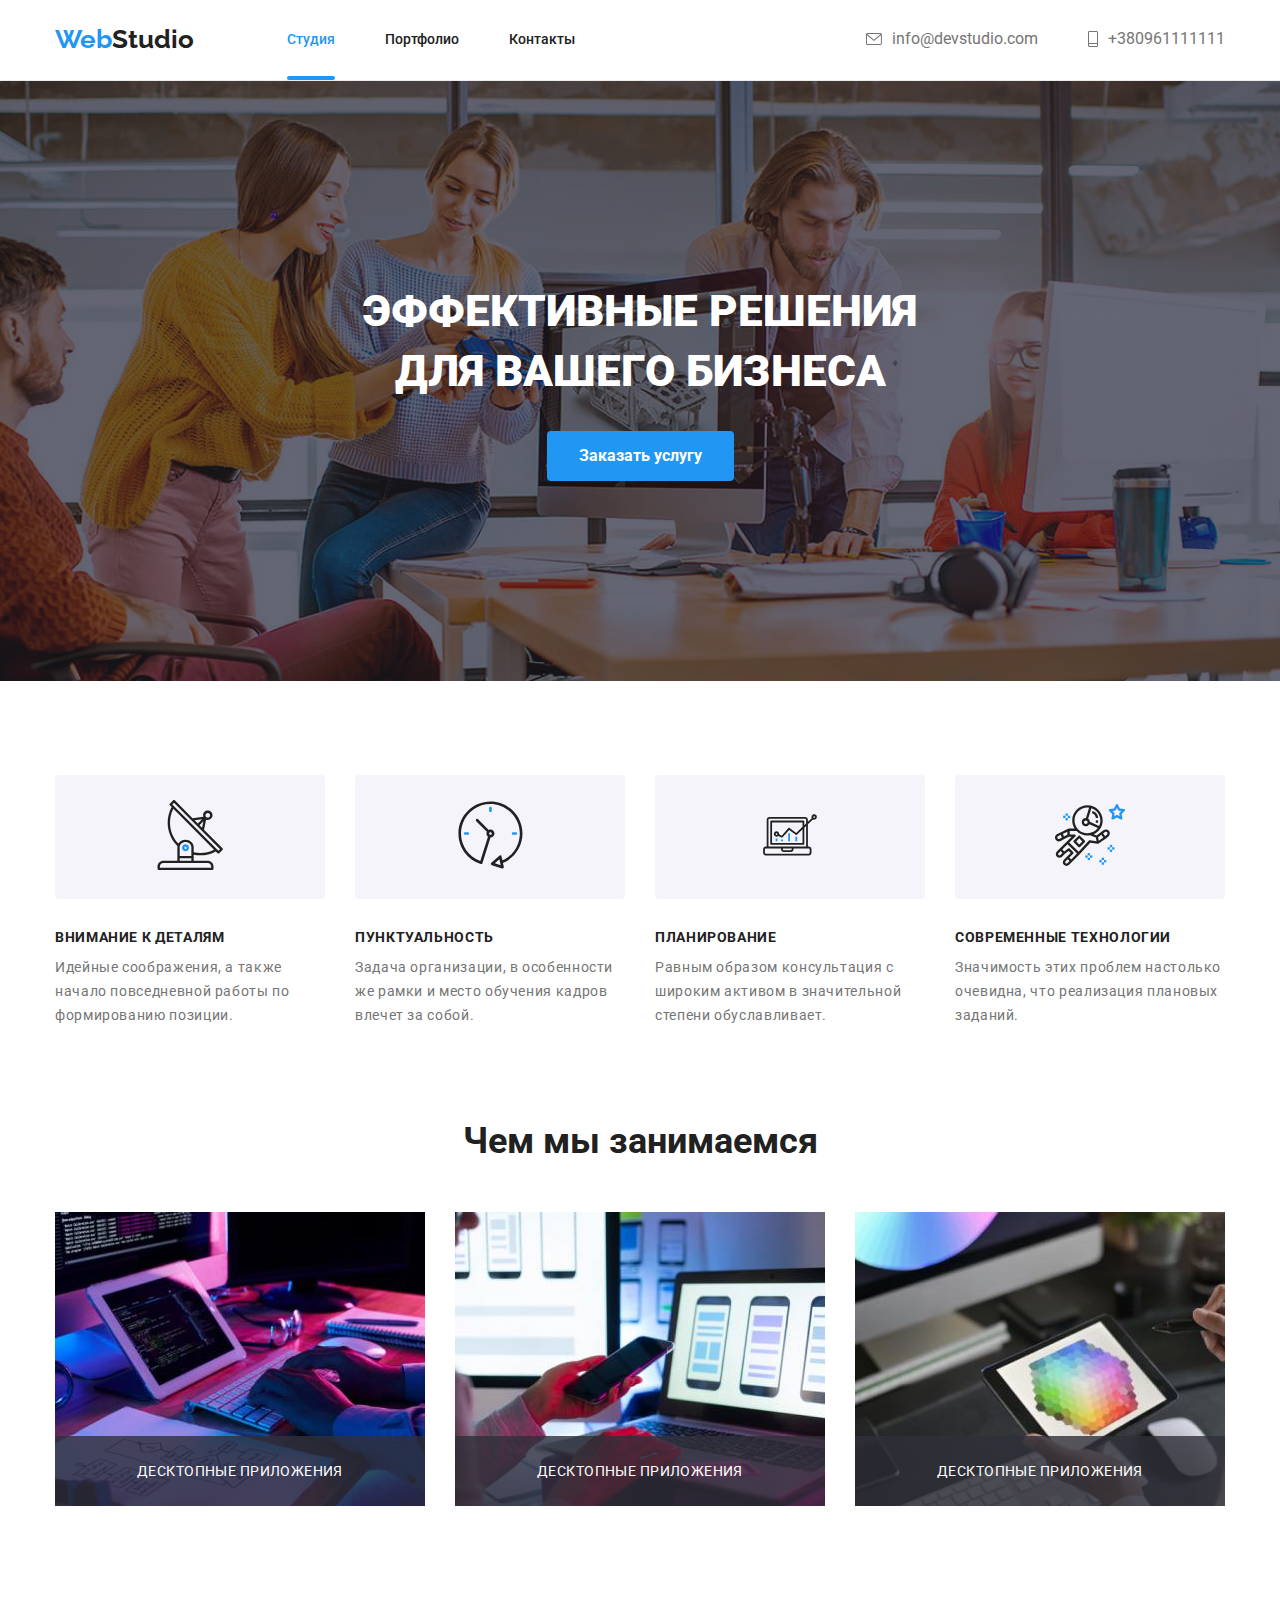
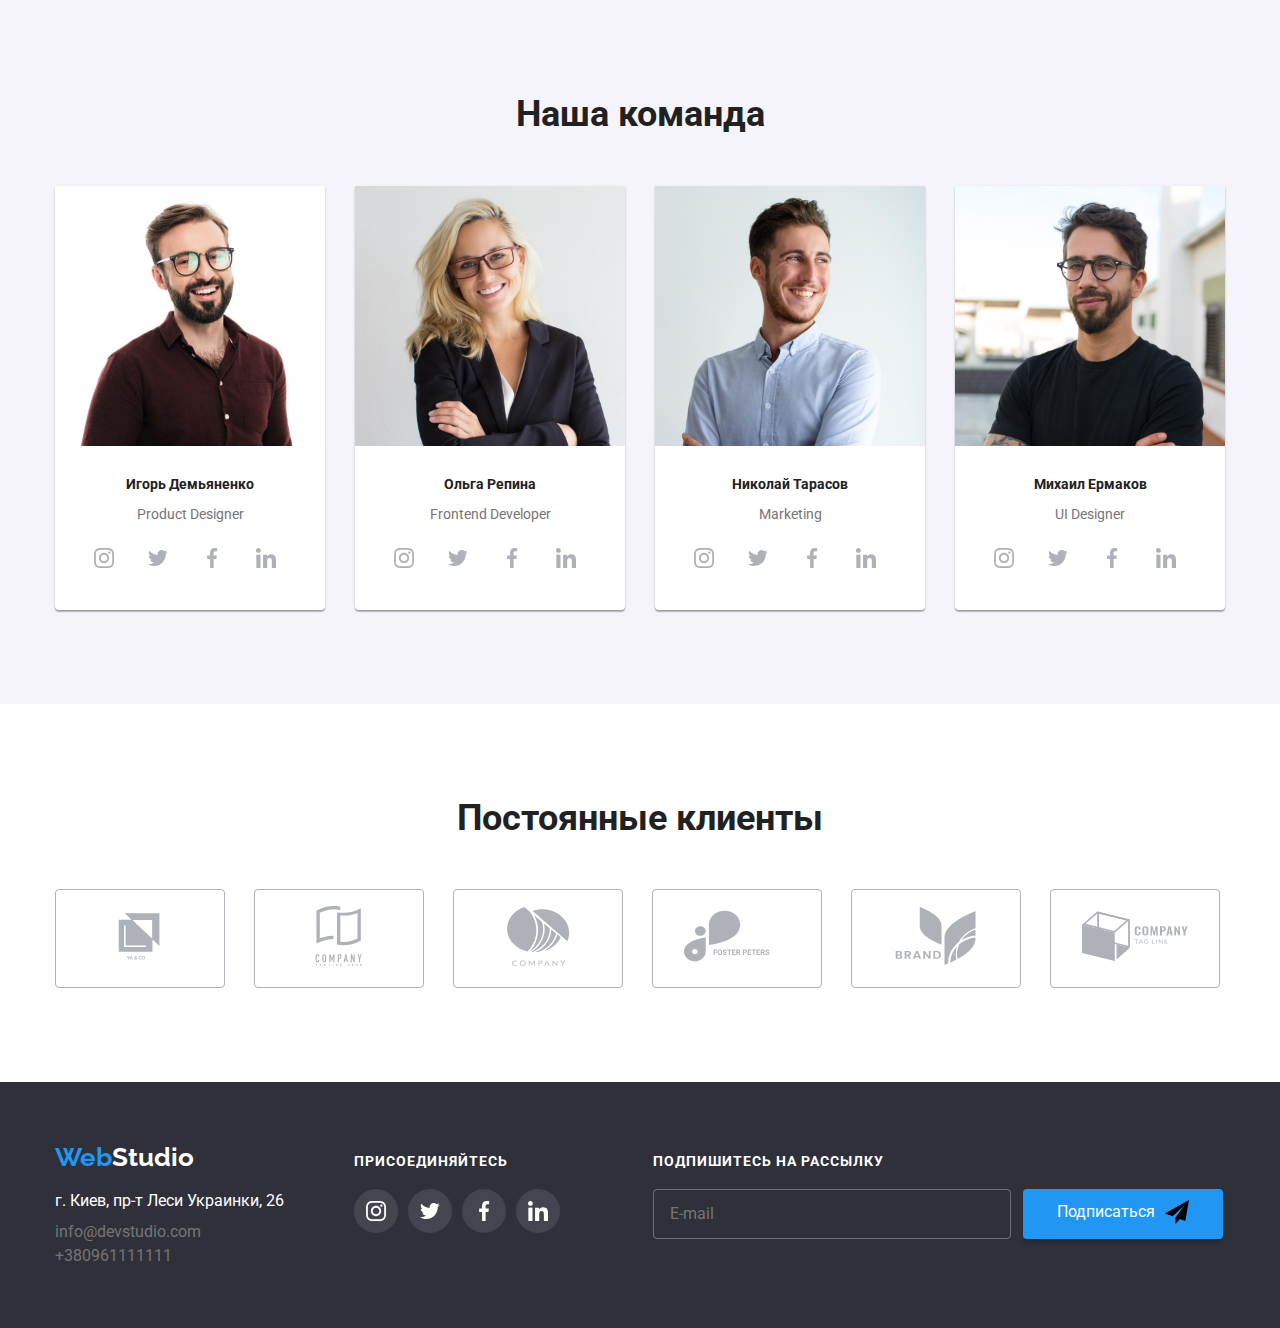
==== index.html @ ad700676 "dz_6" ====
<!DOCTYPE html>
<html lang="ru">
    <head>
        <meta charset="utf-8">
        <meta name="viewport" content="width=device-width, initial-scale=1.0">
        <title>Web Studio</title>
        <link rel="stylesheet" type="text/css" href="./css/modern-normalize.css">
        <link rel="preconnect" href="https://fonts.gstatic.com">
        <link href="https://fonts.googleapis.com/css2?family=Raleway:wght@700&display=swap" rel="stylesheet">
        <link rel="preconnect" href="https://fonts.gstatic.com">
        <link href="https://fonts.googleapis.com/css2?family=Raleway:wght@700&family=Roboto:wght@400;500;700;900&display=swap" rel="stylesheet">
        <link rel="stylesheet" type="text/css" href="./css/style.css">
    </head>
    <body>
        <header class="header">
            <div class="container header-block">
                <nav class="header-nav">
                    <a class="logo" href="./index.html"><span class="logo-color">web</span>Studio</a>
                    <ul class="menu">
                        <li class="menu-item"><a class="menu-link current" href="./index.html">студия</a></li>
                        <li class="menu-item"><a class="menu-link" href="./portfolio.html">портфолио</a></li>
                        <li class="menu-item"><a class="menu-link" href="#contacts">контакты</a></li>
                    </ul>
                </nav>
                <ul class="contact">
                    <li class="contact-item">
                        <a class="contact-link icon-envelope" href="mailto:info@devstudio.com">
                            <svg class="icon-contact" width="16" height="12">
                                <use href="./images/sprite.svg#icon-envelope"></use>
                            </svg>
                            info@devstudio.com
                        </a>
                    </li>
                    <li class="contact-item">
                        <a class="contact-link smartphon" href="tel:+380961111111">
                            <svg class="icon-contact" width="10" height="16">
                                <use href="./images/sprite.svg#icon-phone"></use>
                            </svg>
                            +380961111111
                        </a>
                    </li>
                </ul>
            </div>
        </header>
        <main>
            <section class="slider">
                <h1 class="h1">эффективные решения<br>для вашего бизнеса</h1>
                <button data-modal-open class="order-service" type="button">Заказать услугу</button>
            </section>
            <section class="section">
                <div class="container">
                    <h2 class="title-none"></h2>
                    <ul class="warranty">
                        <li class="waranty-advantage">
                            <div class="icons-advantage">
                                <svg width="70" height="70">
                                    <use href="./images/sprite.svg#icon-antenna"></use>
                                </svg>
                            </div>
                            <h3 class="h3">Внимание к деталям</h3>
                            <p class="text">Идейные соображения, а также начало повседневной работы по формированию позиции.</p>
                        </li>
                        <li class="waranty-advantage">
                            <div class="icons-advantage">
                                <svg width="66.96" height="70">
                                    <use href="./images/sprite.svg#icon-time"></use>
                                </svg>
                            </div>
                            <h3 class="h3">Пунктуальность</h3>
                            <p class="text">Задача организации, в особенности же рамки и место обучения кадров влечет за собой.</p>
                        </li>
                        <li class="waranty-advantage">
                            <div class="icons-advantage diagram">
                                <svg width="70" height="53.79">
                                    <use href="./images/sprite.svg#icon-diagram"></use>
                                </svg>
                            </div>  
                            <h3 class="h3">Планирование</h3>
                            <p class="text">Равным образом консультация с широким активом в значительной степени обуславливает.</p>
                        </li>
                        <li class="waranty-advantage">
                            <div class="icons-advantage">
                                <svg width="70" height="70">
                                    <use href="./images/sprite.svg#icon-astronaut"></use>
                                </svg>
                            </div>
                            <h3 class="h3">Современные технологии</h3>
                            <p class="text">Значимость этих проблем настолько очевидна, что реализация плановых заданий.</p>
                        </li>
                    </ul>
                </div>
            </section>    
            <section class="section services">
                <div class="container">
                    <h2 class="h2">Чем мы занимаемся</h2>
                    <ul class="services-img">
                        <li class="services-item">
                            <img class="services-block" src="./images/img.jpg" alt="Програмирование" width="370">
                        <p class="services-text">Десктопные приложения</p>
                        </li>
                        <li class="services-item">
                            <img class="services-block" src="./images/img(1).jpg" alt="Програморование под мобильние устройства" width="370">
                            <p class="services-text">Десктопные приложения</p>
                        </li>
                        <li class="services-item">
                            <img class="services-block" src="./images/img(2).jpg" alt="Дизайн" width="370">
                            <p class="services-text">Десктопные приложения</p>
                        </li>                        
                    </ul>
                </div> 
            </section>
            <section class="section our-team">
                <div class="container">
                    <h2 class="h2">Наша команда</h2>
                    <ul class="team-block">
                        <li class="specialist">
                            <img src="./images/Михаил.jpg" alt="Игорь Демьяненко" width="270" height="260">
                            <div class="specialist-block">
                                <h3 class="h3 team">Игорь Демьяненко</h3>
                                <p class="text">Product Designer</p>
                                <ul class="link-social">
                                    <li class="social-item">
                                        <a class="social-link" href="#">
                                            <svg class="social-logo" width="20" height="20">
                                                <use href="./images/sprite.svg#icon-instagram"></use>
                                            </svg>
                                        </a>
                                    </li>
                                    <li class="social-item">
                                        <a class="social-link" href="#">
                                            <svg class="social-logo" width="20" height="20">
                                                <use href="./images/sprite.svg#icon-twitter"></use>
                                            </svg>
                                        </a>
                                    </li>
                                    <li class="social-item">
                                        <a class="social-link" href="#">
                                            <svg class="social-logo" width="20" height="20">
                                                <use href="./images/sprite.svg#icon-facebook"></use>
                                            </svg>
                                        </a>
                                    </li>
                                    <li class="social-item">
                                        <a class="social-link" href="#">
                                            <svg class="social-logo" width="20" height="20">
                                                <use href="./images/sprite.svg#icon-linkedin"></use>
                                            </svg>
                                        </a>
                                    </li>
                                </ul>
                            </div>
                        </li>
                        <li class="specialist">
                            <img src="./images/Ольга.jpg" alt="Ольга Репина" width="270" height="260">
                            <div class="specialist-block">
                                <h3 class="h3 team">Ольга Репина</h3>
                                <p class="text">Frontend Developer</p>
                                <ul class="link-social">
                                    <li class="social-item">
                                        <a class="social-link" href="#">
                                            <svg class="social-logo" width="20" height="20">
                                                <use href="./images/sprite.svg#icon-instagram"></use>
                                            </svg>
                                        </a>
                                    </li>
                                    <li class="social-item">
                                        <a class="social-link" href="#">
                                            <svg class="social-logo" width="20" height="20">
                                                <use href="./images/sprite.svg#icon-twitter"></use>
                                            </svg>
                                        </a>
                                    </li>
                                    <li class="social-item">
                                        <a class="social-link" href="#">
                                            <svg class="social-logo" width="20" height="20">
                                                <use href="./images/sprite.svg#icon-facebook"></use>
                                            </svg>
                                        </a>
                                    </li>
                                    <li class="social-item">
                                        <a class="social-link" href="#">
                                            <svg class="social-logo" width="20" height="20">
                                                <use href="./images/sprite.svg#icon-linkedin"></use>
                                            </svg>
                                        </a>
                                    </li>
                                </ul>
                            </div>
                        </li>
                        <li class="specialist">
                            <img src="./images/Николай.jpg"  alt="Николай Тарасов" width="270" height="260">
                            <div class="specialist-block">
                                <h3 class="h3 team">Николай Тарасов</h3>
                                <p class="text">Marketing</p>
                                <ul class="link-social">
                                    <li class="social-item">
                                        <a class="social-link" href="#">
                                            <svg class="social-logo" width="20" height="20">
                                                <use href="./images/sprite.svg#icon-instagram"></use>
                                            </svg>
                                        </a>
                                    </li>
                                    <li class="social-item">
                                        <a class="social-link" href="#">
                                            <svg class="social-logo" width="20" height="20">
                                                <use href="./images/sprite.svg#icon-twitter"></use>
                                            </svg>
                                        </a>
                                    </li>
                                    <li class="social-item">
                                        <a class="social-link" href="#">
                                            <svg class="social-logo" width="20" height="20">
                                                <use href="./images/sprite.svg#icon-facebook"></use>
                                            </svg>
                                        </a>
                                    </li>
                                    <li class="social-item">
                                        <a class="social-link" href="#">
                                            <svg class="social-logo" width="20" height="20">
                                                <use href="./images/sprite.svg#icon-linkedin"></use>
                                            </svg>
                                        </a>
                                    </li>
                                </ul>
                            </div>
                        </li>
                        <li class="specialist">
                            <img src="./images/Игорь.jpg" height="260" alt="Игорь Ермаков" width="270">
                            <div class="specialist-block">
                                <h3 class="h3 team">Михаил Ермаков</h3>
                                <p class="text">UI Designer</p>
                                <ul class="link-social">
                                    <li class="social-item">
                                        <a class="social-link" href="#">
                                            <svg class="social-logo" width="20" height="20">
                                                <use href="./images/sprite.svg#icon-instagram"></use>
                                            </svg>
                                        </a>
                                    </li>
                                    <li class="social-item">
                                        <a class="social-link" href="#">
                                            <svg class="social-logo" width="20" height="20">
                                                <use href="./images/sprite.svg#icon-twitter"></use>
                                            </svg>
                                        </a>
                                    </li>
                                    <li class="social-item">
                                        <a class="social-link" href="#">
                                            <svg class="social-logo" width="20" height="20">
                                                <use href="./images/sprite.svg#icon-facebook"></use>
                                            </svg>
                                        </a>
                                    </li>
                                    <li class="social-item">
                                        <a class="social-link" href="#">
                                            <svg class="social-logo" width="20" height="20">
                                                <use href="./images/sprite.svg#icon-linkedin"></use>
                                            </svg>
                                        </a>
                                    </li>
                                </ul>
                            </div>
                        </li>
                    </ul>
                </div>
            </section>
            <section class="section">
                <div class="container">
                    <h2 class="h2">Постоянные клиенты</h2>
                    <ul class="logo-company">
                        <li class="company-item">
                            <a class="company-link" href="#">
                                <svg class="company-logo" width="106" height="60">
                                    <use href="./images/sprite.svg#icon-ya-co"></use>
                                </svg>
                            </a>
                        </li>
                        <li class="company-item">
                            <a class="company-link" href="#">
                                <svg class="company-logo" width="106" height="60">
                                    <use href="./images/sprite.svg#icon-company"></use>
                                </svg>
                            </a>
                        </li>
                        <li class="company-item">
                            <a class="company-link" href="#">
                                <svg class="company-logo" width="106" height="60">
                                    <use href="./images/sprite.svg#icon-company-1"></use>
                                </svg>
                            </a>     
                        </li>
                        <li class="company-item">
                            <a class="company-link" href="#">
                                <svg class="company-logo" width="106" height="60">
                                    <use href="./images/sprite.svg#icon-foster-peters"></use>
                                </svg>
                            </a>
                        </li>
                        <li class="company-item">
                            <a class="company-link" href="#">
                                <svg class="company-logo" width="106" height="60">
                                    <use href="./images/sprite.svg#icon-brand"></use>
                                </svg>
                            </a>
                        </li>
                        <li class="company-item">
                            <a class="company-link" href="#">
                                <svg class="company-logo" width="106" height="60">
                                    <use href="./images/sprite.svg#icon-tag-line"></use>
                                </svg>
                            </a>
                        </li>
                    </ul>
                </div>
            </section>
        </main>
        <footer class="footer">
            <div class="container row">
                <div class="footer-info">
                    <a class="logo logo-footer" href="index.html"><span class="logo-color">web</span>Studio</a>
                    <address class="address" id="contacts">
                        <p class="address-current">г. Киев, пр-т Леси Украинки, 26</p>
                        <ul class="contact contact-footer">
                            <li class="footer-item">
                                <a class="footer-contact-link" href="mailto:info@devstudio.com">info@devstudio.com</a>
                            </li>
                            <li class="footer-item">
                                <a class="footer-contact-link" href="tel:+380961111111">+380961111111</a>
                            </li>
                        </ul>
                    </address>
                </div>
                <div class="footer-social">
                    <h3 class="h3 h3-footer">присоединяйтесь</h3>
                    <ul class="link-social">
                        <li class="social-item footer-social-item">
                            <a class="social-link" href="#">
                                <svg class="footer-social-logo" width="20" height="20">
                                    <use href="./images/sprite.svg#icon-instagram"></use>
                                </svg>
                            </a>
                        </li>
                        <li class="social-item footer-social-item">
                            <a class="social-link" href="#">
                                <svg class="footer-social-logo" width="20" height="20">
                                    <use href="./images/sprite.svg#icon-twitter"></use>
                                </svg>
                            </a>
                        </li>
                        <li class="social-item footer-social-item">
                            <a class="social-link" href="#">
                                <svg class="footer-social-logo" width="20" height="20">
                                    <use href="./images/sprite.svg#icon-facebook"></use>
                                </svg>
                            </a>
                        </li>
                        <li class="social-item footer-social-item">
                            <a class="social-link" href="#">
                                <svg class="footer-social-logo" width="20" height="20">
                                    <use href="./images/sprite.svg#icon-linkedin"></use>
                                </svg>
                            </a>
                        </li>
                    </ul>
                </div>
                <div class="footer-form">
                    <h3 class="h3 h3-footer">Подпишитесь на рассылку</h3>
                    <div class="footer-form-block">
                        <label>
                            <input class="input-style" type="email" name="email-footer" placeholder="E-mail">
                        </label>
                        <button type="submit" class="footer-form-button">
                            <p class="button-title">Подписаться</p>
                            <svg class="icond-send" width="24" height="24">
                                <use href="./images/icons.svg#icon-icon-send"></use>
                            </svg>
                        </button>
                    </div>
                </div>
            </div>
        </footer>
        <div class="backdrop is-hidden" data-modal>
            <div class="modal">
                <button data-modal-close class="close-modal" type="button">
                    <img src="./images/Vector.png" width="11" height="11" alt="закрыть">
                </button>
                <p class="form-title">Оставьте свои данные, мы вам перезвоним</p>
                <form action="#" class="modal-form">
                    <label>
                        <p class="text-modal">
                            Имя
                        </p>
                        <div class="modal-form-block">
                            <svg class="modal-logo" width="12" height="12">
                                <use href="./images/icons.svg#icon-people"></use>
                            </svg>
                            <input class="contact-form" type="text" name="" id="user-name">
                        </div>
                    </label>
                    <label>
                        <p class="text-modal">
                            Телефон
                        </p>
                        <div class="modal-form-block">
                            <svg class="modal-logo" width="13" height="13">
                                <use href="./images/icons.svg#icon-phone"></use>
                            </svg>
                            <input class="contact-form" type="tel" name="" id="user-phone">
                        </div>
                    </label>
                    <label>
                        <p class="text-modal">
                            Почта
                        </p>
                        <div class="modal-form-block">
                            <svg class="modal-logo" width="15" height="12">
                                <use href="./images/icons.svg#icon-email"></use>
                            </svg>
                            <input class="contact-form" type="email" name="" id="user-email">
                        </div>
                    </label>
                    <p class="text-modal">
                        Комментарий
                    </p>
                    <textarea class="contact-form-text" name="user-coment" placeholder="Введите текст"></textarea>
                    <label class="check-label">
                        <input class="checkbox" type="checkbox" name="uslovia">
                        <span class="icon-check">
                        </span>
                        <p class="chek-text">Соглашаюсь с рассылкой и принимаю <a class="conditions" href="#">Условия договора</a></p>
                    </label>
                    <button class="order-service send-form" type="submit">Отправить</button>
                </form>
            </div>
        </div>
        <script src="./js/modal.js"></script>
    </body>
</html>
---- css/style.css ----
:root {
    --color-text:#212121;
    --color-hover:#2196F3;
    --color-silver:#757575;
    --color-white:#ffffff;
    --color-svg:#AFB1B8;
}

body {
    font-family: 'Roboto';
    background: #ffffff;
    color: var(--color-text);
    margin: 0;
    padding: 0;
    margin: 0;
}

.container {
    max-width: 1200px;
    margin: 0 auto;
    padding: 0 15px;
}

/*header*/

.header {
    padding: 24px 0 25px 0;
    border-bottom: 1px solid #ECECEC;
}

.header-block {
    display: flex;
    justify-content: space-between;
}

.logo {
    font-family: 'Raleway';
    font-weight: 700;
    font-size: 26px;
    line-height: 30.52px;
    text-transform: capitalize;
    color:var(--color-text);
    text-decoration: none;
    margin-right: 93px;
}

.logo .logo-color {
    color:var(--color-hover);
}

.header-nav {
    display: flex;
    align-items: center;
}

.menu {
    display: flex;
}

.menu .menu-link.current {
    color:var(--color-hover);
}

.current:after {
    content:'';
    position: absolute;
    width: 100%;
    height: 4px;
    border-radius:2px;
    background-color:var(--color-hover);
    bottom: -32px;
    right: 0;
}

.menu-link {
    font-weight: 500;
    font-size: 14px;
    text-transform: capitalize;
    color: var(--color-text);
    text-decoration: none;
    transition: color 250ms cubic-bezier(0.4, 0, 0.2, 1);
}

.menu-link:hover,
.menu-link:focus {
    color:var(--color-hover);
}

.menu-item {
    margin-right: 50px;
    position: relative;
}

.menu-item:nth-child(3) {
    margin-right: 0;
}

.contact {
    display: flex;
    align-items: center;
    padding: 0;
}

.contact-link {
    color:var(--color-silver);
    fill: var(--color-silver);
    display: flex;
    align-items:center;
    transition: color 250ms cubic-bezier(0.4, 0, 0.2, 1),fill 250ms cubic-bezier(0.4, 0, 0.2, 1);
}

.contact-item:nth-child(1){
    margin-right: 50px;
}

.icon-contact {
    margin: 0 10px 0 0;
    transition: color 250ms cubic-bezier(0.4, 0, 0.2, 1),fill 250ms cubic-bezier(0.4, 0, 0.2, 1);
}

.contact-link:hover,
.contact-link:focus,
.icon-contact:hover,
.icon-contact:focus {
    color:var(--color-hover);
    fill: var(--color-hover); 
}

/*main*/

.section {
    padding: 94px 0;
}

.slider {
    max-width: 1600px;
    margin: 0 auto;
    background-image:
    linear-gradient(
        rgba(47, 48, 58, 0.4),
        rgba(47, 48, 58, 0.4)
        ),
    url(../images/background.jpg);
    background-position: center;
    background-repeat: no-repeat;
    text-align: center;
    padding: 200px 0;
}

.order-service {
    background: #2196F3;
    color: #ffffff;
    font-weight: 700;
    font-size: 16px;
    line-height: 30px;
    padding: 10px 32px;
    border-radius: 4px;
    border: none;
    cursor: pointer;
}

.title-none {
    visibility: hidden;
}

.h1 {
    font-weight: 900;
    text-transform: uppercase;
    color:var(--color-white);
    font-size: 44px;
    margin-bottom: 30px;
    line-height: 60px;
}

.h2 {
    font-weight: 700;
    font-size: 36px;
    color:var(--color-text);
    text-align: center;
    margin-bottom: 50px;
}

.h3 {
    margin-bottom: 10px;
    font-size: 14px;
    font-weight: 700;
    color:var(--color-text);
    text-transform: uppercase;
}

.h4 {
    font-weight: 700;
    color:var(--color-text);
    font-size: 18px;
}

.warranty {
    display: flex;
    justify-content: space-between;
}

.waranty-advantage {
    max-width: 270px;
    letter-spacing: 0.04em;
    margin: 0;
}

.icons-advantage {
    background: #F5F4FA;
    text-align: center;
    padding:25px 0 25px 0;
    border-radius: 4px;
    margin-bottom: 30px;
}
.diagram {
    padding:33.2px 0 33.11px 0;
}

.main-team {
    background:#F5F4FA;
}

.services {
    padding-top:0;
}

.services-img {
    display: flex;
    justify-content: space-between;
}

.services-item {
    position: relative;
}

.services-text {
    position: absolute;
    bottom: 0;
    margin: 0;
    width: 100%;
    padding: 27px 0;
    text-align: center;
    text-transform: uppercase;
    letter-spacing: 0.03em;
    color:#ffffff;
    font-size: 14px;
    background: rgba(47, 48, 58, 0.8);
}

.link-social {
    display: flex;
    justify-content: center;
    margin-top: 10px;
    fill:#ffffff;
}

.social-item {
    border-radius:50%;
    margin-right: 10px;
}

.social-link {
    display: block;
    padding: 12px;
    border-radius:50%;
    cursor: pointer;
    transition: background-color 250ms cubic-bezier(0.4, 0, 0.2, 1);
}

.social-logo {
    fill:#AFB1B8;
    display: block; 
    transition: fill 250ms cubic-bezier(0.4, 0, 0.2, 1); 
}

.social-link:hover,
.social-link:focus {
    background-color:var(--color-hover);
}

.social-link:hover .social-logo,
.social-link:focus .social-logo{
    display: block;
    fill: #ffffff;
}

.our-team {
    background:#F5F4FA;
}
.team-block {
    display: flex;
    justify-content: space-between;
}

.specialist {
    background:#ffffff;
    text-align: center;
    box-shadow: 0px 1px 3px rgba(0, 0, 0, 0.12), 0px 1px 1px rgba(0, 0, 0, 0.14), 0px 2px 1px rgba(0, 0, 0, 0.2);
    border-radius: 0px 0px 4px 4px;
}

.specialist-block {
    padding: 30px 0;
}

.team {
    text-transform: capitalize;
}

.text {
    font-size:14px;
    Line-height:24px;
    margin: 0;
    color:var(--color-silver);
}

.logo-company {
    display: inline-flex;
}

.company-link {
    display: block;
    margin-right: 29px;
    padding: 16px 31px;
    border: 1px solid #AFB1B8;
    border-radius: 4px;
    fill: var(--color-svg);
    cursor: pointer;
    transition: background-color 250ms cubic-bezier(0.4, 0, 0.2, 1),border-color 250ms cubic-bezier(0.4, 0, 0.2, 1);
}

.company-link:hover,
.company-link:focus {
    border-color: var(--color-hover);
}

.company-logo {
    fill: var(--color-svg);
    transition: fill 250ms cubic-bezier(0.4, 0, 0.2, 1);    
}

.company-link:hover .company-logo,
.company-link:focus .company-logo {
    display: inline-block;
    fill:var(--color-hover);
}

.company-link:nth-child(6) {
    margin: 0;
}

/*portfolio*/

.filter {
    display: flex;
    justify-content: center;
    margin-bottom: 50px;
}

.filter-option {
    margin-right:8px;
}

.filter-option:nth-child(5) {
    margin: 0;
}

.filter-button {
    font-weight: 500;
    font-size: 16px;
    padding: 6px 22px;
    line-height: 26px;
    letter-spacing: 3%;
    background-color: #F5F4FA;
    border-radius: 4px;
    border: none;
    text-transform: capitalize;
    cursor: pointer;
    transition: background-color 250ms cubic-bezier(0.4, 0, 0.2, 1),color 250ms cubic-bezier(0.4, 0, 0.2, 1);
}

.filter-button:hover,
.filter-button:focus {
    background: #2196F3;
    color: #ffffff;
    transition: background-color 250ms cubic-bezier(0.4, 0, 0.2, 1);
    box-shadow: 0px 3px 1px rgba(0, 0, 0, 0.1), 0px 1px 2px rgba(0, 0, 0, 0.08), 0px 2px 2px rgba(0, 0, 0, 0.12);
}

.all-portfolio {
    display: flex;
    flex-wrap: wrap;
    margin:-30px 0 0 -30px;
}

.all-portfolio .portfolio-item {
    flex-basis: calc(100% / 3 - 30px);
}

.portfolio-item {
    margin: 30px 0 0 30px;
}

.block-hidden {
    overflow: hidden;
}

.thumb-block {
    position: relative;
}

.thumb-block::before {
    display: inline-block;
    position: absolute;
    content: 'Технокряк это современная площадка распространения коронавируса.Компании используют эту платформу для цифрового шпионажа и атак на защищённыесервера конкурентов.';
    width: 100%;
    height: 100%;
    background: rgba(33, 150, 243, 0.9);
    opacity: 0;
    transform: translateY(100%);
    transition: transform 250ms cubic-bezier(0.4, 0, 0.2, 1);
    top: 0;
    left: 0;
    margin: 0;
    font-size: 18px;
    line-height: 28px;
    letter-spacing: 0.03em;
    color:var(--color-white);
    padding: 65px 24px;
    text-align: left;
}

.card-link:hover .thumb-block::before,
.card-link:focus .thumb-block::before {
    transform: translateY(0%);
    opacity: 1;
}

.card-link:hover,
.card-link:focus {
    display: block;
    cursor: pointer;
    box-shadow: 0px 1px 1px rgba(0, 0, 0, 0.12), 0px 4px 4px rgba(0, 0, 0, 0.06), 1px 4px 6px rgba(0, 0, 0, 0.16);
}

.card-content {
    border: solid #ECECEC;
    border-width: 0 1px 1px 1px;
    transition: border-color 250ms cubic-bezier(0.4, 0, 0.2, 1);
    padding:20px 24px; 
}

/*footer*/

.footer {
    background:#2F303A;
    padding: 60px 0;
}

.row {
    display: flex;
    align-items:baseline;
}

.logo-footer {
    margin: 0;
    color:#ffffff;
}

.address {
    font-style: normal;
    margin-top: 20px;
}

.address-current {
    margin: 0;
    color:var(--color-white);
}

.contact-footer {
    display: block;
    line-height: 24px;
    margin-top: 9px;
}

.footer-contact-link {
    color:var(--color-silver);
}

.footer-contact-link:hover,
.footer-contact-link:focus {
    color:var(--color-hover);
}

.footer-social {
    margin-left: 70px;
}

.footer-social-logo {
    fill:#ffffff;
    display: block;  
}

.h3-footer {
    color:#ffffff;
    letter-spacing: 1px;
    margin-bottom: 20px;
}

.footer-social-item {
    background-color: #44454e;
    border-radius:50%;
    margin-right: 10px;
    fill: #ffffff;
}

.footer-social-item:nth-child(4) {
    margin-right: 0;
}

.footer-form {
    margin-left: 93px;
}

.footer-form-block {
    display: flex;
}

.input-style {
    width: 358px;
    height: 50px;
    border: 1px solid rgba(255, 255, 255, 0.3);
    border-radius:4px;
    background:transparent;
    padding-left: 16px;
}

.input-style:focus {
    color:var(--color-white);
}

.footer-form-button {
    display: flex;
    margin-left: 12px;
    background:var(--color-hover);
    color:var(--color-white);
    font-size: 16px;
    box-shadow: 0px 4px 4px rgba(0, 0, 0, 0.15);
    border-radius: 4px;
    border: none;
    text-transform: capitalize;
    cursor: pointer;
}

.button-title {
    margin: 0;
    padding:13px 0 13px 28px;
}

.icond-send {
    margin: 10px 28px 10px 10px;
}
/*modal*/
.backdrop {
    position: fixed;
    top: 0;
    left: 0;
    width: 100%;
    height: 100%;
    background: rgba(0, 0, 0, 0.2);
    transition: opacity 250ms cubic-bezier(0.4, 0, 0.2, 1);
}

.backdrop.is-hidden {
    opacity: 0;
    pointer-events: none;
    visibility: hidden;
}

.modal {
    position: absolute;
    top: 50%;
    left: 50%;
    transform:translate(-50%, -50%);
    width: 528px;
    height: 581px;
    border-radius: 4px;
    background:#ffffff;
    box-shadow: 0px 1px 3px rgba(0, 0, 0, 0.12), 0px 1px 1px rgba(0, 0, 0, 0.14), 0px 2px 1px rgba(0, 0, 0, 0.2);
}

.close-modal {
    position: absolute;
    right: 8px;
    top: 8px;
    border: 1px solid var(--color-svg);
    border-radius:50%;
    padding: 9px 9px 10px 10px;
    background-color:transparent;
    cursor: pointer;
}

.form-title {
    margin: 40px 39px 0 41px;
    text-align: center;
    font-weight: bold;
    font-size: 21.44px;
}

.text-modal {
    font-size: 12px;
    color:var(--color-silver);
    margin-top: 10px;
}

.contact-form:focus {
    border: var(--color-hover);
}

.modal-form-block:focus-within .modal-logo {
    fill: var(--color-hover);
    
}

.modal-logo {
    fill: var(--color-text);
    position: absolute;
    margin: 14px 15px;
    transition:fill  250ms cubic-bezier(0.4, 0, 0.2, 1);
}

.contact-form {
    width: 100%;
    height: 40px;
    padding-left: 42px;
    border: 1px solid rgba(33, 33, 33, 0.2);
    border-radius: 4px;
    transition: border-color 250ms cubic-bezier(0.4, 0, 0.2, 1);
}

form {
    position: relative;
    margin: 0 39px 0 41px;
}

textarea {
    width: 100%;
    height: 120px;
    resize: none;
    padding: 12px 16px;
    border: 1px solid rgba(33, 33, 33, 0.2);
    border-radius: 4px;
    transition: border-color 250ms cubic-bezier(0.4, 0, 0.2, 1);
}

textarea:focus {
    border-color: var(--color-hover);
}
/*//////////////////////////////////////*/
.checkbox {
    -webkit-appearance: none;
    -moz-appearance: none;
    appearance: none;
    position: absolute;
}

.check-label {
    display: flex;
    justify-content: center;
    padding: 20px 0 30px 0;
    align-items:center;
}

.icon-check {
    display: inline-block;
    width: 16px;
    height: 15px;
    border: 1px solid var(--color-text);
    border-radius:4px;
}

.checkbox:checked + .icon-check {
    border-color:transparent;
    background-image:url('../images/icon_check.svg');
    fill: var(--color-white);
    background-size: contain;
    background-origin: border-box;
}


.chek-text {
    font-size: 14px;
    margin:0 0 0 7px;
    color:var(--color-silver);
}





/*/////////////////////////////////////////*/
.send-form {
    display: block;
    margin: 0 auto;
    text-align: center;
}

.conditions {
    color:var(--color-hover);
    border-bottom:1px solid var(--color-hover);
}
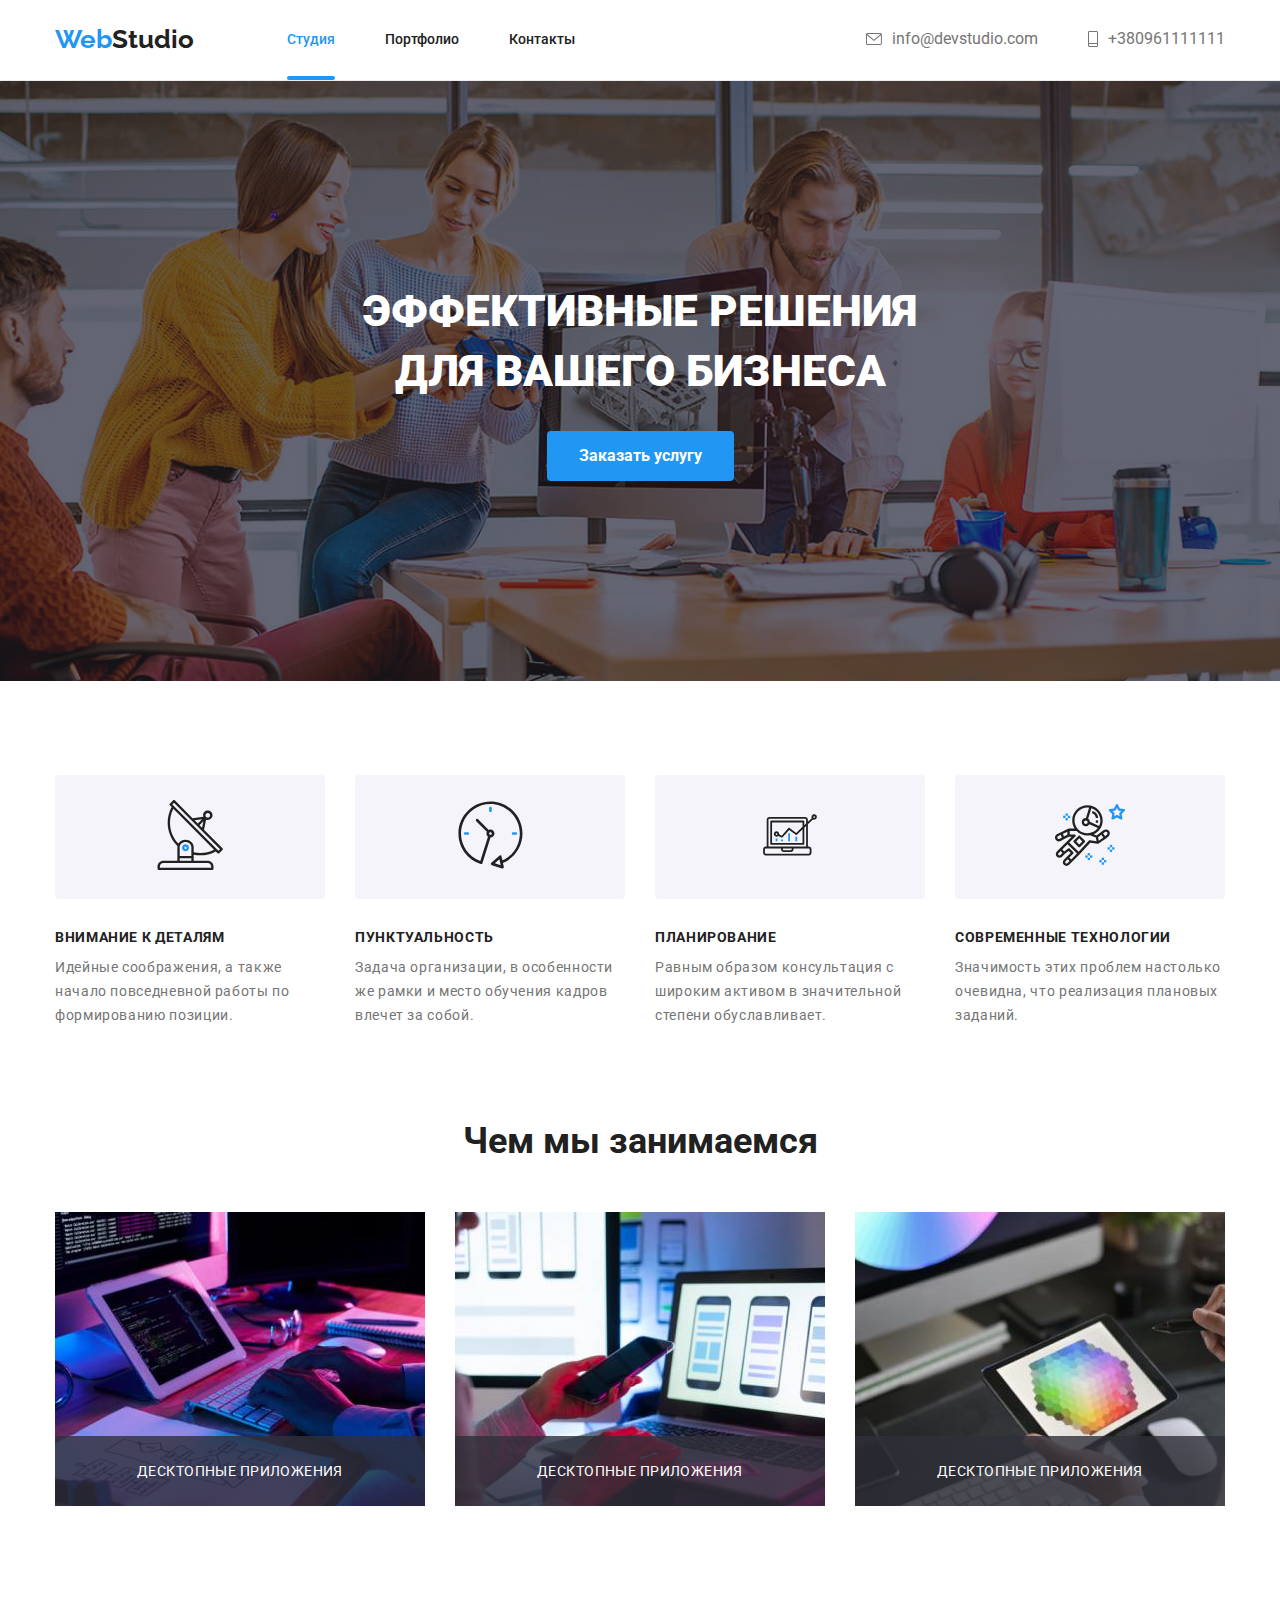
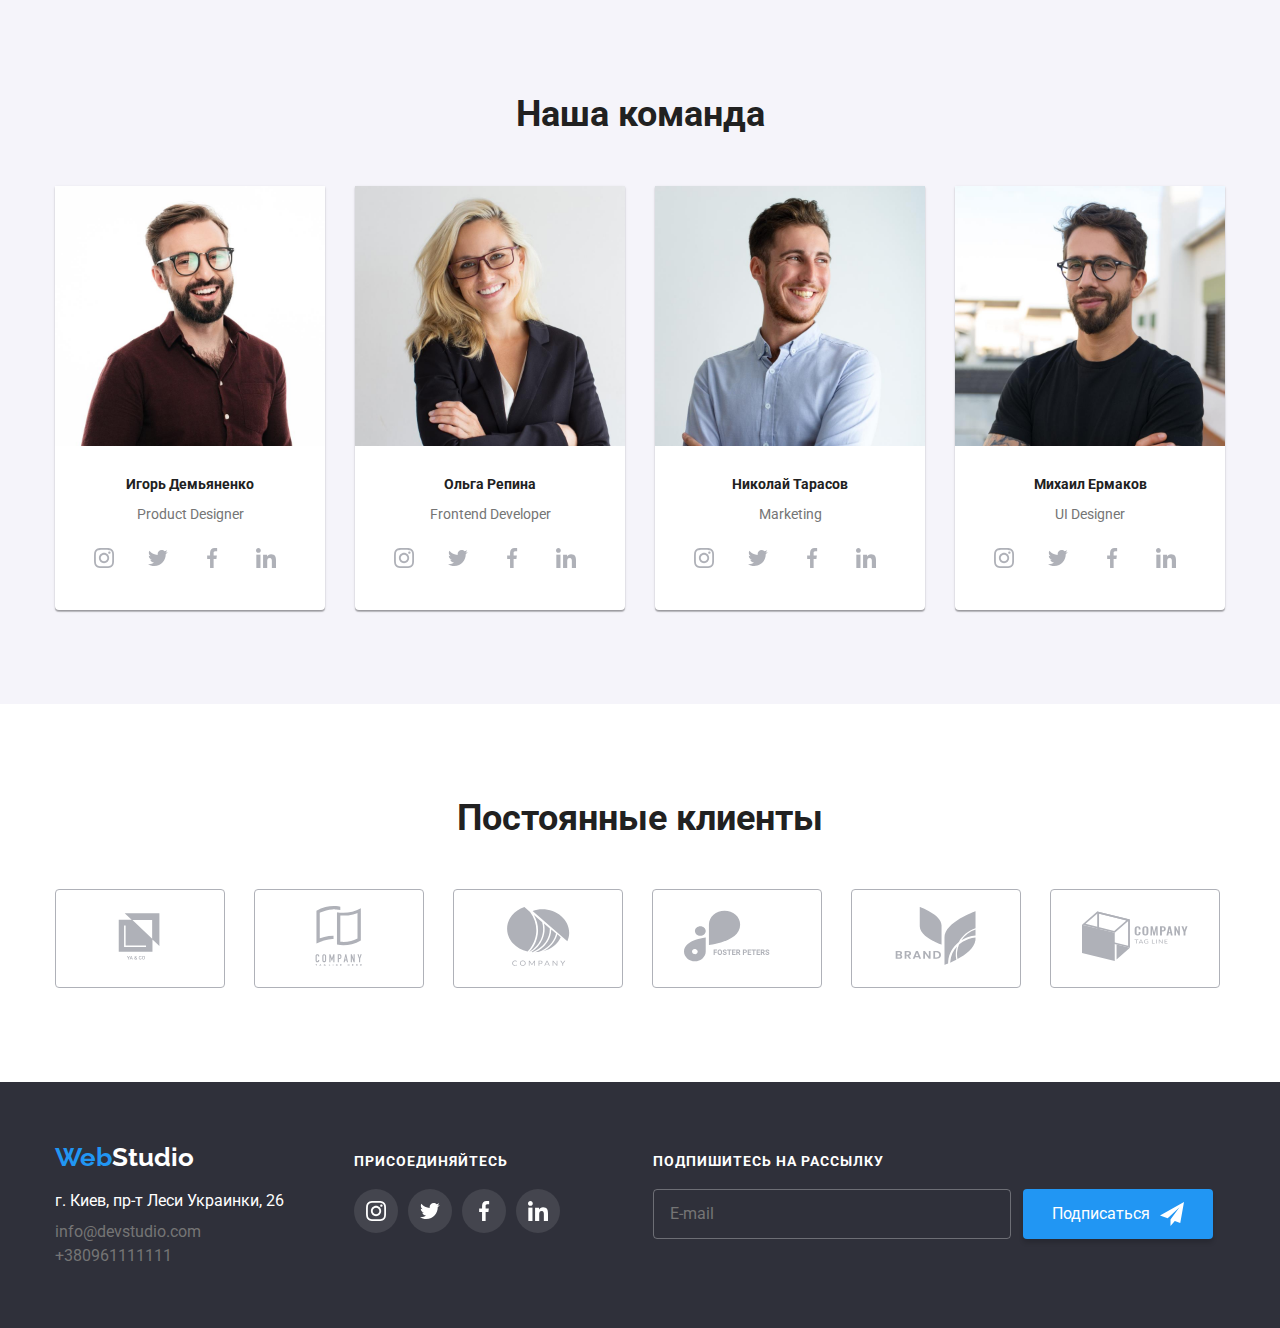
==== commit 1e07ab83: "dz_6_fics" ====
--- a/index.html
+++ b/index.html
@@ -363,66 +363,62 @@
                         </li>
                     </ul>
                 </div>
-                <div class="footer-form">
-                    <h3 class="h3 h3-footer">Подпишитесь на рассылку</h3>
+                <form class="footer-form">
+                    <p class="h3 h3-footer">Подпишитесь на рассылку</p>
                     <div class="footer-form-block">
                         <label>
                             <input class="input-style" type="email" name="email-footer" placeholder="E-mail">
                         </label>
                         <button type="submit" class="footer-form-button">
-                            <p class="button-title">Подписаться</p>
+                            Подписаться
                             <svg class="icond-send" width="24" height="24">
                                 <use href="./images/icons.svg#icon-icon-send"></use>
                             </svg>
                         </button>
                     </div>
-                </div>
+                </form>
             </div>
         </footer>
         <div class="backdrop is-hidden" data-modal>
             <div class="modal">
                 <button data-modal-close class="close-modal" type="button">
-                    <img src="./images/Vector.png" width="11" height="11" alt="закрыть">
+                    <svg width="11" height="11" alt="закрыть">
+                        <use href="./images/icons.svg#icon-close"></use>
+                    </svg>
                 </button>
                 <p class="form-title">Оставьте свои данные, мы вам перезвоним</p>
                 <form action="#" class="modal-form">
-                    <label>
-                        <p class="text-modal">
-                            Имя
-                        </p>
-                        <div class="modal-form-block">
+                    <label class="modal-label">
+                        Имя
+                        <span class="modal-form-block">
+                            <input class="contact-form" type="text" name="" id="user-name">
                             <svg class="modal-logo" width="12" height="12">
                                 <use href="./images/icons.svg#icon-people"></use>
                             </svg>
-                            <input class="contact-form" type="text" name="" id="user-name">
-                        </div>
+                        </span>
                     </label>
-                    <label>
-                        <p class="text-modal">
-                            Телефон
-                        </p>
-                        <div class="modal-form-block">
+                    <label class="modal-label">
+                        Телефон
+                        <span class="modal-form-block">
+                            <input class="contact-form" type="tel" name="" id="user-phone">
                             <svg class="modal-logo" width="13" height="13">
                                 <use href="./images/icons.svg#icon-phone"></use>
                             </svg>
-                            <input class="contact-form" type="tel" name="" id="user-phone">
-                        </div>
+                        </span>
                     </label>
-                    <label>
-                        <p class="text-modal">
-                            Почта
-                        </p>
-                        <div class="modal-form-block">
+                    <label class="modal-label">
+                        Почта
+                        <span class="modal-form-block">
+                            <input class="contact-form" type="email" name="" id="user-email">
                             <svg class="modal-logo" width="15" height="12">
                                 <use href="./images/icons.svg#icon-email"></use>
                             </svg>
-                            <input class="contact-form" type="email" name="" id="user-email">
-                        </div>
+                        </span>
                     </label>
-                    <p class="text-modal">
+                    <label class="modal-label">
                         Комментарий
-                    </p>
-                    <textarea class="contact-form-text" name="user-coment" placeholder="Введите текст"></textarea>
+                        <textarea class="contact-form-text" name="user-coment" placeholder="Введите текст"></textarea>
+                    </label>
                     <label class="check-label">
                         <input class="checkbox" type="checkbox" name="uslovia">
                         <span class="icon-check">
--- a/css/style.css
+++ b/css/style.css
@@ -106,7 +106,7 @@
     fill: var(--color-silver);
     display: flex;
     align-items:center;
-    transition: color 250ms cubic-bezier(0.4, 0, 0.2, 1),fill 250ms cubic-bezier(0.4, 0, 0.2, 1);
+    transition: color 250ms cubic-bezier(0.4, 0, 0.2, 1);
 }
 
 .contact-item:nth-child(1){
@@ -115,7 +115,7 @@
 
 .icon-contact {
     margin: 0 10px 0 0;
-    transition: color 250ms cubic-bezier(0.4, 0, 0.2, 1),fill 250ms cubic-bezier(0.4, 0, 0.2, 1);
+    transition:fill 250ms cubic-bezier(0.4, 0, 0.2, 1);
 }
 
 .contact-link:hover,
@@ -490,6 +490,7 @@
 .footer-contact-link:hover,
 .footer-contact-link:focus {
     color:var(--color-hover);
+    transition: color 250ms cubic-bezier(0.4, 0, 0.2, 1);
 }
 
 .footer-social {
@@ -540,6 +541,8 @@
 }
 
 .footer-form-button {
+    padding: 10px 29px;
+    align-items: center;
     display: flex;
     margin-left: 12px;
     background:var(--color-hover);
@@ -558,7 +561,8 @@
 }
 
 .icond-send {
-    margin: 10px 28px 10px 10px;
+    margin-left: 10px;
+    fill: var(--color-white);
 }
 /*modal*/
 .backdrop {
@@ -578,6 +582,7 @@
 }
 
 .modal {
+    padding: 40px;
     position: absolute;
     top: 50%;
     left: 50%;
@@ -595,37 +600,43 @@
     top: 8px;
     border: 1px solid var(--color-svg);
     border-radius:50%;
-    padding: 9px 9px 10px 10px;
+    padding: 5px 9px;
     background-color:transparent;
     cursor: pointer;
+    transition:fill  250ms cubic-bezier(0.4, 0, 0.2, 1);
+}
+
+.close-modal:hover ,
+.close-modal:focus {
+    fill: var(--color-hover);
 }
 
 .form-title {
-    margin: 40px 39px 0 41px;
     text-align: center;
     font-weight: bold;
     font-size: 21.44px;
 }
 
-.text-modal {
-    font-size: 12px;
-    color:var(--color-silver);
-    margin-top: 10px;
-}
-
 .contact-form:focus {
     border: var(--color-hover);
 }
 
+.modal-form-block {
+    margin-top: 4px;
+    position: relative;
+    display: block;
+}
+
 .modal-form-block:focus-within .modal-logo {
     fill: var(--color-hover);
-    
 }
 
 .modal-logo {
+    position: absolute;
+    top: 50%;
+    left: 12px;
+    transform: translateY(-50%);
     fill: var(--color-text);
-    position: absolute;
-    margin: 14px 15px;
     transition:fill  250ms cubic-bezier(0.4, 0, 0.2, 1);
 }
 
@@ -640,10 +651,25 @@
 
 form {
     position: relative;
-    margin: 0 39px 0 41px;
-}
-
-textarea {
+}
+
+.modal-form {
+    margin-top: 12px;
+}
+
+.modal-label {
+    display: block;
+    margin-bottom:10px;
+    font-size: 12px;
+    color:var(--color-silver);
+}
+
+.modal-label:nth-child(4) {
+    margin-bottom: 20px;
+}
+
+.contact-form-text {
+    margin-top: 4px;
     width: 100%;
     height: 120px;
     resize: none;
@@ -656,7 +682,7 @@
 textarea:focus {
     border-color: var(--color-hover);
 }
-/*//////////////////////////////////////*/
+
 .checkbox {
     -webkit-appearance: none;
     -moz-appearance: none;
@@ -667,8 +693,12 @@
 .check-label {
     display: flex;
     justify-content: center;
-    padding: 20px 0 30px 0;
+    margin-bottom: 30px;
     align-items:center;
+}
+
+.check-label:hover {
+    cursor: pointer;
 }
 
 .icon-check {
@@ -694,11 +724,6 @@
     color:var(--color-silver);
 }
 
-
-
-
-
-/*/////////////////////////////////////////*/
 .send-form {
     display: block;
     margin: 0 auto;
@@ -708,4 +733,4 @@
 .conditions {
     color:var(--color-hover);
     border-bottom:1px solid var(--color-hover);
-}+}
